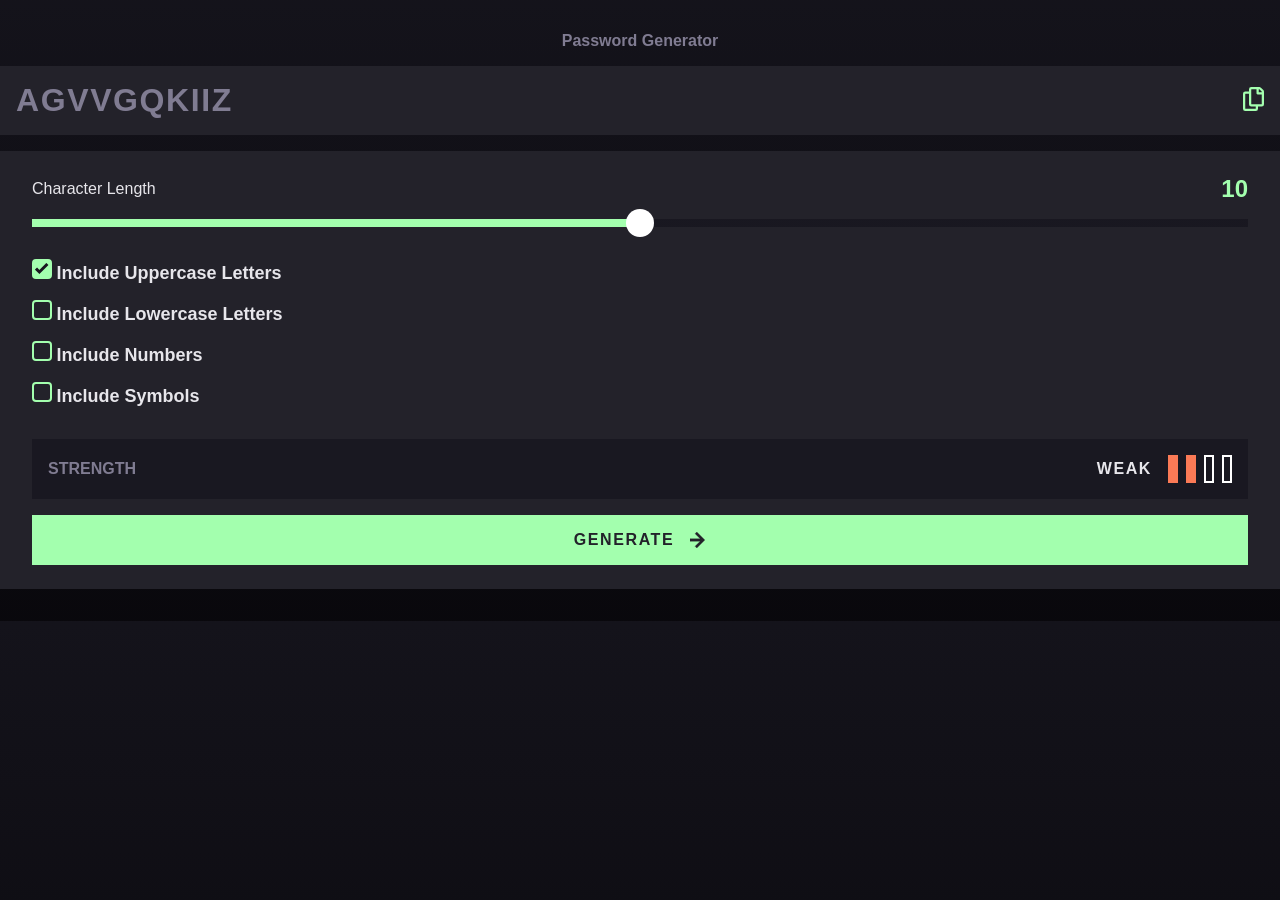
==== index.html @ 1276ee62 "feat: add password generator functionality with strength evaluation and UI enhancements" ====
<!doctype html>
<html lang="en">
  <head>
    <meta charset="UTF-8" />
    <meta name="viewport" content="width=device-width, initial-scale=1.0" />
    <meta
      name="description"
      content="Generate strong and secure passwords instantly with this customizable password generator app. Built with a modern frontend and best security practices."
    />

    <link
      rel="icon"
      type="image/png"
      sizes="32x32"
      href="./assets/images/favicon-32x32.png"
    />
    <link rel="stylesheet" href="./styles.css" />

    <title>Password Generator App - Secure & Custom Password Tool</title>

    <meta property="og:type" content="website" />
    <meta
      property="og:title"
      content="Secure Password Generator - Custom & Strong Passwords"
    />
    <meta
      property="og:description"
      content="Generate strong and secure passwords instantly with this customizable password generator app. Built with a modern frontend and best security practices."
    />
    <meta
      property="og:url"
      content="https://miwodi-password-generator-app.netlify.app/"
    />
    <meta
      property="og:image"
      content="https://res.cloudinary.com/dz209s6jk/image/upload/v1661436487/Challenges/pq66aieybewwpo2zlryv.jpg"
    />

    <script src="./script.js" defer></script>
  </head>

  <body>
    <main class="app">
      <h1 class="app__title">Password Generator</h1>

      <section class="app__password-display display">
        <p class="display__value">P4$5W0rD!</p>
        <div class="display__actions actions">
          <p class="actions__feedback hide-feedback" aria-live="polite">
            COPIED
          </p>
          <button
            class="actions__copy-btn"
            aria-label="Copy password to clipboard"
          >
            <img src="./assets/images/icon-copy.svg" alt="Copy password" />
          </button>
        </div>
      </section>

      <form class="app__form form" novalidate autocomplete="off">
        <section class="form__char-length char-length">
          <div class="char-length__header cl">
            <h2 class="cl__label" id="char-length-id">Character Length</h2>
            <p class="cl__value"></p>
          </div>
          <input
            class="char-length__input"
            type="range"
            min="0"
            max="20"
            step="1"
            aria-labelledby="char-length-id"
          />
        </section>

        <section class="form__options options">
          <div class="options__option option option--uppercase">
            <input
              class="option__checkbox"
              type="checkbox"
              id="uppercase"
              aria-checked="true"
              checked
            />
            <label class="option__label" for="uppercase">
              Include Uppercase Letters
            </label>
          </div>

          <div class="options__option option option--lowercase">
            <input
              class="option__checkbox"
              type="checkbox"
              id="lowercase"
              aria-checked="false"
            />
            <label class="option__label" for="lowercase">
              Include Lowercase Letters
            </label>
          </div>

          <div class="options__option option option--numbers">
            <input
              class="option__checkbox"
              type="checkbox"
              id="numbers"
              aria-checked="false"
            />
            <label class="option__label" for="numbers"> Include Numbers </label>
          </div>

          <div class="options__option option option--symbols">
            <input
              class="option__checkbox"
              type="checkbox"
              id="symbols"
              aria-checked="false"
            />
            <label class="option__label" for="symbols"> Include Symbols </label>
          </div>
        </section>

        <section class="form__strength section-strength">
          <div class="section-strength__header strength">
            <p class="strength__label">Strength</p>
            <div class="strength__value value-strength">
              <p class="value-strength__text"></p>
              <div class="value-strength__bars value">
                <div class="value__bar"></div>
                <div class="value__bar"></div>
                <div class="value__bar"></div>
                <div class="value__bar"></div>
              </div>
            </div>
          </div>
          <button class="btn btn--primary">
            Generate
            <svg
              class="icon"
              xmlns="http://www.w3.org/2000/svg"
              width="12"
              height="12"
              viewBox="0 0 12 12"
            >
              <path
                d="m5.106 12 6-6-6-6-1.265 1.265 3.841 3.84H.001v1.79h7.681l-3.841 3.84z"
                fill="currentColor"
                stroke="currentColor"
                stroke-width="0.25"
              />
            </svg>
          </button>
        </section>
      </form>
    </main>
  </body>
</html>
---- styles.css ----
@font-face {
  font-family: "JetBrains";
  src: url("./assets/fonts/JetBrainsMono-VariableFont_wght.ttf");
  font-style: normal;
}

@font-face {
  font-family: "JetBrains";
  src: url("./assets/fonts/JetBrainsMono-Italic-VariableFont_wght.ttf");
  font-style: italic;
}

:root {
  --clr-white: hsl(0, 100%, 100%);
  --clr-black: hsl(0, 0%, 0%);
  --clr-grey-950: hsl(255, 22%, 4%);
  --clr-grey-900: hsl(248, 17%, 9%);
  --clr-grey-850: hsl(248, 16%, 11%);
  --clr-grey-800: hsl(248, 10%, 15%);
  --clr-grey-700: hsl(248, 5%, 34%);
  --clr-grey-600: hsl(251, 9%, 53%);
  --clr-grey-200: hsl(252, 11%, 91%);
  --clr-green-200: hsl(127, 100%, 82%);
  --clr-yellow-300: hsl(42, 91%, 68%);
  --clr-orange-400: hsl(13, 95%, 66%);
  --clr-red-500: hsl(0, 91%, 63%);
  --clr-gradient: linear-gradient(180deg, hsl(248, 17%, 9%), hsl(255, 22%, 4%));

  --ff-jetbrains: "JetBrains", sans-serif;

  --fs-32: 2rem;
  --fs-24: 1.5rem;
  --fs-18: 1.125rem;
  --fs-16: 1rem;

  --gap-32: 2rem;
  --gap-16: 1rem;
  --gap-8: 0.5rem;

  --pd-104: 6.5rem;
  --pd-32: 2rem;
  --pd-24: 1.5rem;
  --pd-16: 1rem;
}

*,
*::after,
*::before {
  margin: 0;
  padding: 0;
  box-sizing: border-box;
}

body {
  font-family: var(--ff-jetbrains);
  background: var(--clr-gradient);
  color: var(--clr-grey-200);
  min-width: 250px;
}

.app {
  display: flex;
  flex-direction: column;
  gap: var(--gap-16);
  margin: 2rem auto;
}

.app__title {
  font-size: var(--fs-16);
  color: var(--clr-grey-600);
  text-align: center;
}

.app__password-display {
  display: flex;
  align-items: center;
  justify-content: space-between;
  background-color: var(--clr-grey-800);
  padding: var(--pd-16);
}

.display__value {
  width: 70%;
  font-size: clamp(var(--fs-24), 3vw, var(--fs-32));
  font-weight: 600;
  letter-spacing: 0.1rem;
  overflow-wrap: break-word;
}

.preview-password {
  color: var(--clr-grey-600);
}

.display__actions {
  display: flex;
  gap: var(--gap-16);
  align-items: center;
  color: var(--clr-green-200);
  font-size: var(--fs-16);
  font-weight: 700;
}

/* .actions__feedback{

} */

.hide-feedback {
  display: none;
}

.actions__copy-btn {
  background: transparent;
  border: transparent;
}

.actions__copy-btn:hover {
  cursor: pointer;
  color: var(--clr-white);
}

.app__form {
  display: flex;
  flex-direction: column;
  gap: var(--gap-32);
  background-color: var(--clr-grey-800);
  padding: var(--pd-24) var(--pd-32);
}

.form__char-length {
  display: flex;
  flex-direction: column;
  gap: var(--gap-16);
}

.char-length__header {
  display: flex;
  align-items: center;
  justify-content: space-between;
}

.cl__label {
  font-size: var(--fs-16);
  font-weight: 500;
}

.cl__value {
  font-size: var(--fs-24);
  color: var(--clr-green-200);
  font-weight: 700;
}

.char-length__input {
  appearance: none;
  width: 100%;
  height: 8px;
  background: linear-gradient(
    to right,
    var(--clr-green-200) 0%,
    var(--clr-green-200) 50%,
    var(--clr-grey-850) 50%,
    var(--clr-grey-850) 100%
  );
}

.char-length__input::-webkit-slider-thumb {
  appearance: none;
  width: 28px;
  height: 28px;
  border-radius: 50%;
  background-color: var(--clr-white);
  cursor: pointer;
}

.char-length__input::-webkit-slider-thumb:hover {
  position: relative;
  background-color: var(--clr-green-200);
  border: 2px solid var(--clr-grey-850);
}

.form__options {
  display: flex;
  flex-direction: column;
  align-items: flex-start;
  justify-content: center;
  gap: var(--gap-16);
}

.option__checkbox {
  appearance: none;
  width: 20px;
  height: 20px;
  border: 2px solid var(--clr-green-200);
  border-radius: 4px;
  cursor: pointer;
  transition:
    background-color 0.2s ease-in,
    transform 0.1s ease;
}

.option__checkbox:checked {
  background-color: var(--clr-green-200);
  background-image: url(./assets/images/icon-check.svg);
  background-repeat: no-repeat;
  background-position: center;
}

.option__checkbox:active {
  transform: scale(1.1);
}

.option__label {
  font-size: var(--fs-18);
  font-weight: 700;
}

.form__strength {
  display: flex;
  flex-direction: column;
  gap: var(--gap-16);
}

.section-strength__header {
  display: flex;
  align-items: center;
  justify-content: space-between;
  flex-wrap: wrap;
  background-color: var(--clr-grey-850);
  padding: var(--pd-16);
  gap: var(--gap-8);
}

.strength__label {
  color: var(--clr-grey-600);
  font-weight: 900;
  text-transform: uppercase;
}

.strength__value {
  display: flex;
  gap: var(--gap-16);
  align-items: center;
}

.value-strength__bars {
  display: flex;
  gap: var(--gap-8);
}

.value__bar {
  width: 10px;
  height: 28px;
  border: 2px solid var(--clr-white);
}

.value-strength__text {
  font-size: var(--fs-16);
  font-weight: 700;
  letter-spacing: 0.1rem;
}

.value__bar--too-weak {
  background-color: var(--clr-red-500);
  border: transparent;
}

.value__bar--weak {
  background-color: var(--clr-orange-400);
  border: transparent;
}

.value__bar--medium {
  background-color: var(--clr-yellow-300);
  border: transparent;
}

.value__bar--strong {
  background-color: var(--clr-green-200);
  border: transparent;
}

.btn--primary {
  display: flex;
  align-items: center;
  justify-content: center;
  gap: var(--gap-16);
  padding: var(--pd-16) var(--pd-32);
  font-size: var(--fs-16);
  text-transform: uppercase;
  font-weight: 700;
  letter-spacing: 0.1rem;
  color: var(--clr-grey-800);
  background-color: var(--clr-green-200);
  border: transparent;
}

.btn--primary:focus {
  background: transparent;
  outline: 3px solid var(--clr-green-200);
  outline-offset: 1px;
  color: var(--clr-green-200);
}

.icon {
  min-width: 16px;
  min-height: 16px;
}
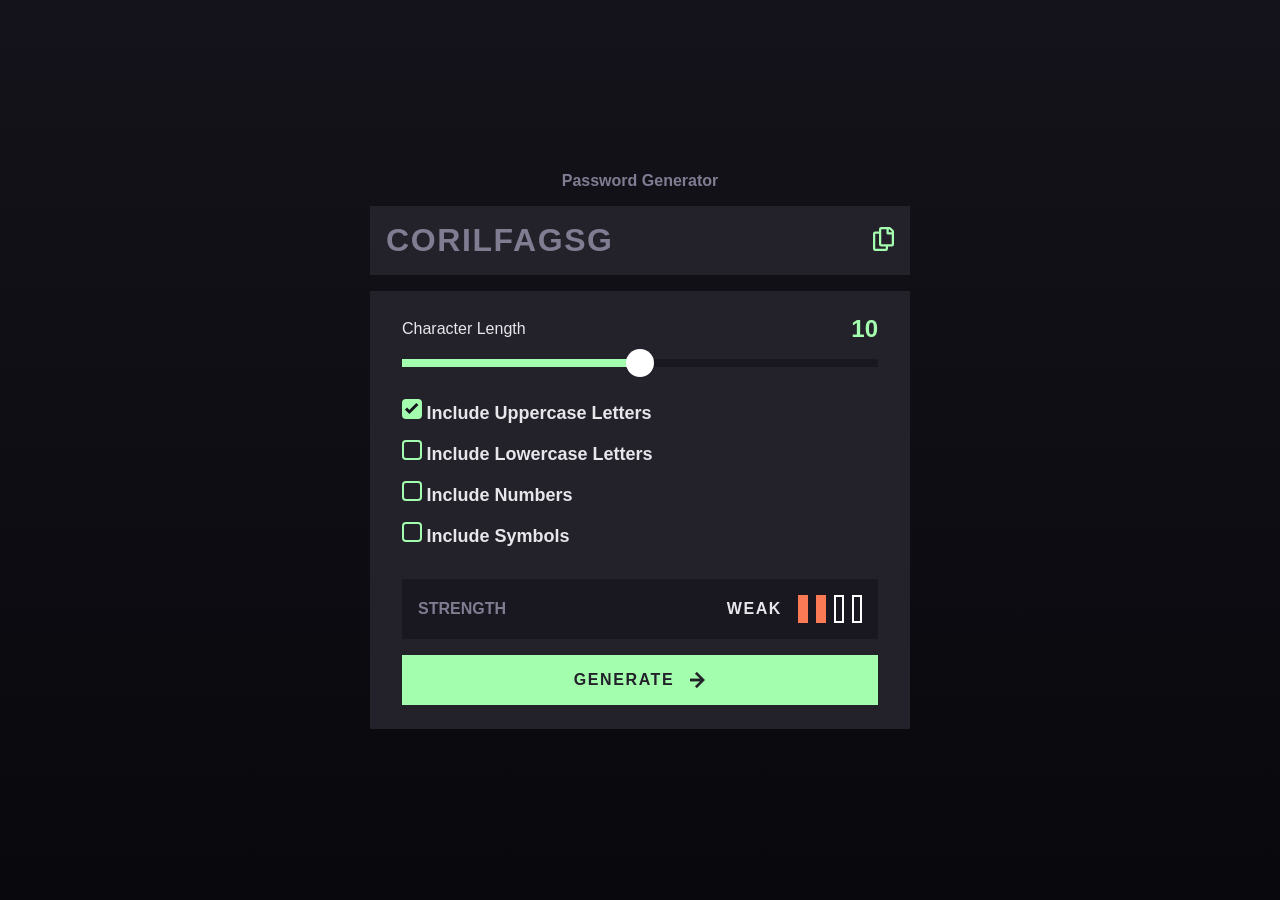
==== commit aa664e35: "feat: add media queries for responsivness and add copyBtn event" ====
--- a/index.html
+++ b/index.html
@@ -50,7 +50,7 @@
             COPIED
           </p>
           <button
-            class="actions__copy-btn"
+            class="actions__copy-btn not-allowed"
             aria-label="Copy password to clipboard"
           >
             <img src="./assets/images/icon-copy.svg" alt="Copy password" />
--- a/styles.css
+++ b/styles.css
@@ -55,7 +55,7 @@
   font-family: var(--ff-jetbrains);
   background: var(--clr-gradient);
   color: var(--clr-grey-200);
-  min-width: 250px;
+  min-width: 15.625rem;
 }
 
 .app {
@@ -116,6 +116,15 @@
 .actions__copy-btn:hover {
   cursor: pointer;
   color: var(--clr-white);
+  transform: scale(1.1);
+}
+
+.not-allowed {
+  cursor: not-allowed;
+}
+
+.actions__copy-btn.not-allowed:hover {
+  cursor: not-allowed;
 }
 
 .app__form {
@@ -152,7 +161,7 @@
 .char-length__input {
   appearance: none;
   width: 100%;
-  height: 8px;
+  height: 0.5rem;
   background: linear-gradient(
     to right,
     var(--clr-green-200) 0%,
@@ -164,8 +173,8 @@
 
 .char-length__input::-webkit-slider-thumb {
   appearance: none;
-  width: 28px;
-  height: 28px;
+  width: 1.75rem;
+  height: 1.75rem;
   border-radius: 50%;
   background-color: var(--clr-white);
   cursor: pointer;
@@ -187,8 +196,8 @@
 
 .option__checkbox {
   appearance: none;
-  width: 20px;
-  height: 20px;
+  width: 1.25rem;
+  height: 1.25rem;
   border: 2px solid var(--clr-green-200);
   border-radius: 4px;
   cursor: pointer;
@@ -247,8 +256,8 @@
 }
 
 .value__bar {
-  width: 10px;
-  height: 28px;
+  width: 0.625rem;
+  height: 1.75rem;
   border: 2px solid var(--clr-white);
 }
 
@@ -291,6 +300,7 @@
   color: var(--clr-grey-800);
   background-color: var(--clr-green-200);
   border: transparent;
+  cursor: pointer;
 }
 
 .btn--primary:focus {
@@ -301,6 +311,18 @@
 }
 
 .icon {
-  min-width: 16px;
-  min-height: 16px;
-}
+  min-width: 1rem;
+  min-height: 1rem;
+}
+
+@media (min-width: 48rem) {
+  body {
+    display: flex;
+    justify-content: center;
+    align-items: center;
+    min-height: 100vh;
+  }
+  .app {
+    min-width: 33.75rem;
+  }
+}
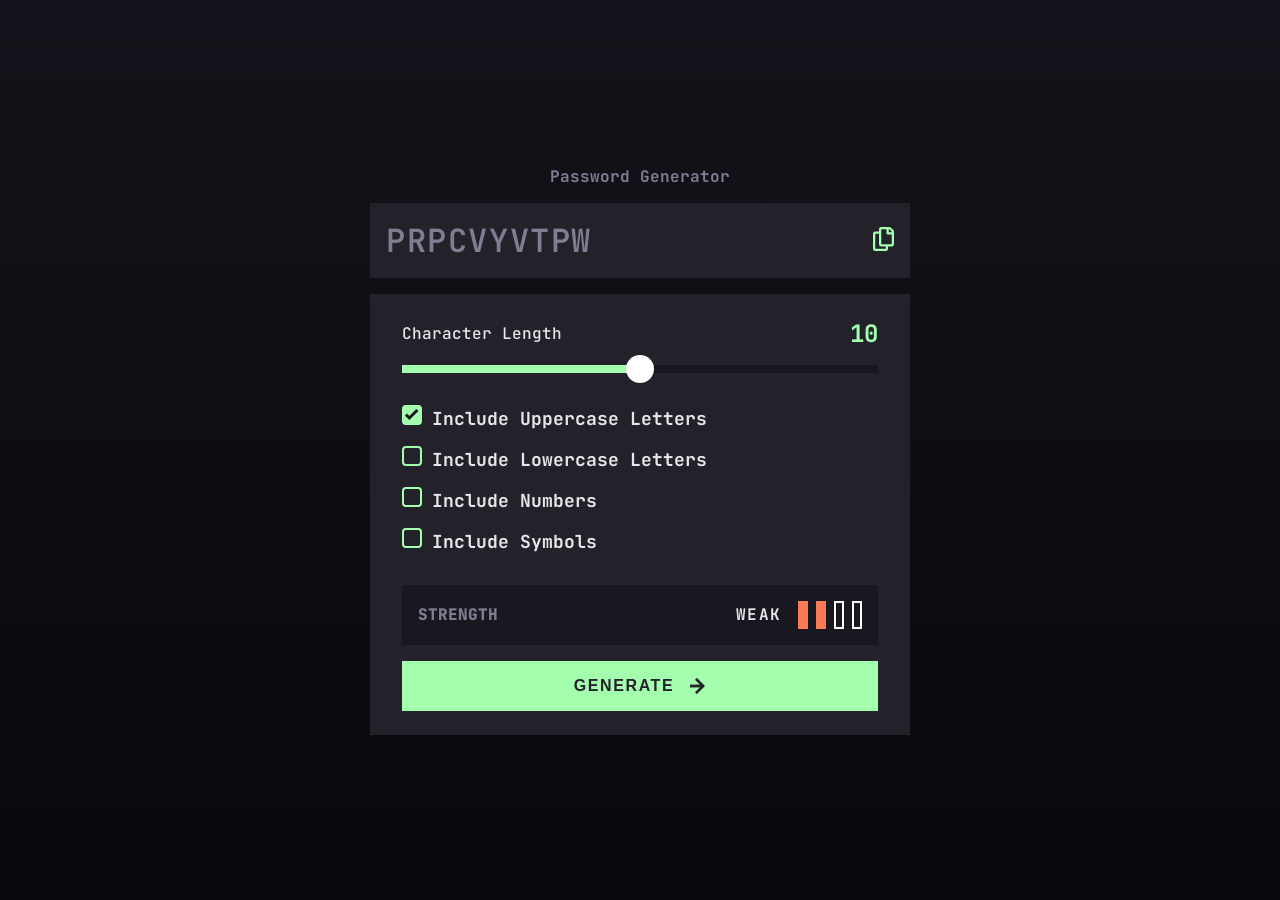
==== commit f8956ce9: "update how to access font" ====
--- a/index.html
+++ b/index.html
@@ -15,6 +15,13 @@
       href="./assets/images/favicon-32x32.png"
     />
     <link rel="stylesheet" href="./styles.css" />
+
+    <link rel="preconnect" href="https://fonts.googleapis.com" />
+    <link rel="preconnect" href="https://fonts.gstatic.com" crossorigin />
+    <link
+      href="https://fonts.googleapis.com/css2?family=JetBrains+Mono:ital,wght@0,100..800;1,100..800&display=swap"
+      rel="stylesheet"
+    />
 
     <title>Password Generator App - Secure & Custom Password Tool</title>
 
--- a/styles.css
+++ b/styles.css
@@ -1,15 +1,3 @@
-@font-face {
-  font-family: "JetBrains";
-  src: url("./assets/fonts/JetBrainsMono-VariableFont_wght.ttf");
-  font-style: normal;
-}
-
-@font-face {
-  font-family: "JetBrains";
-  src: url("./assets/fonts/JetBrainsMono-Italic-VariableFont_wght.ttf");
-  font-style: italic;
-}
-
 :root {
   --clr-white: hsl(0, 100%, 100%);
   --clr-black: hsl(0, 0%, 0%);
@@ -26,7 +14,7 @@
   --clr-red-500: hsl(0, 91%, 63%);
   --clr-gradient: linear-gradient(180deg, hsl(248, 17%, 9%), hsl(255, 22%, 4%));
 
-  --ff-jetbrains: "JetBrains", sans-serif;
+  --ff-jetbrains: "JetBrains Mono", monospace;
 
   --fs-32: 2rem;
   --fs-24: 1.5rem;
@@ -303,7 +291,7 @@
   cursor: pointer;
 }
 
-.btn--primary:focus {
+.btn--primary:focus-visible {
   background: transparent;
   outline: 3px solid var(--clr-green-200);
   outline-offset: 1px;
@@ -325,4 +313,15 @@
   .app {
     min-width: 33.75rem;
   }
-}
+  .btn--primary:active {
+    background: transparent;
+    box-shadow: none;
+    outline: 3px solid var(--clr-green-200);
+    outline-offset: 1px;
+    color: var(--clr-green-200);
+  }
+
+  .btn--primary:hover {
+    box-shadow: 0 0 6px 2px var(--clr-grey-850) inset;
+  }
+}
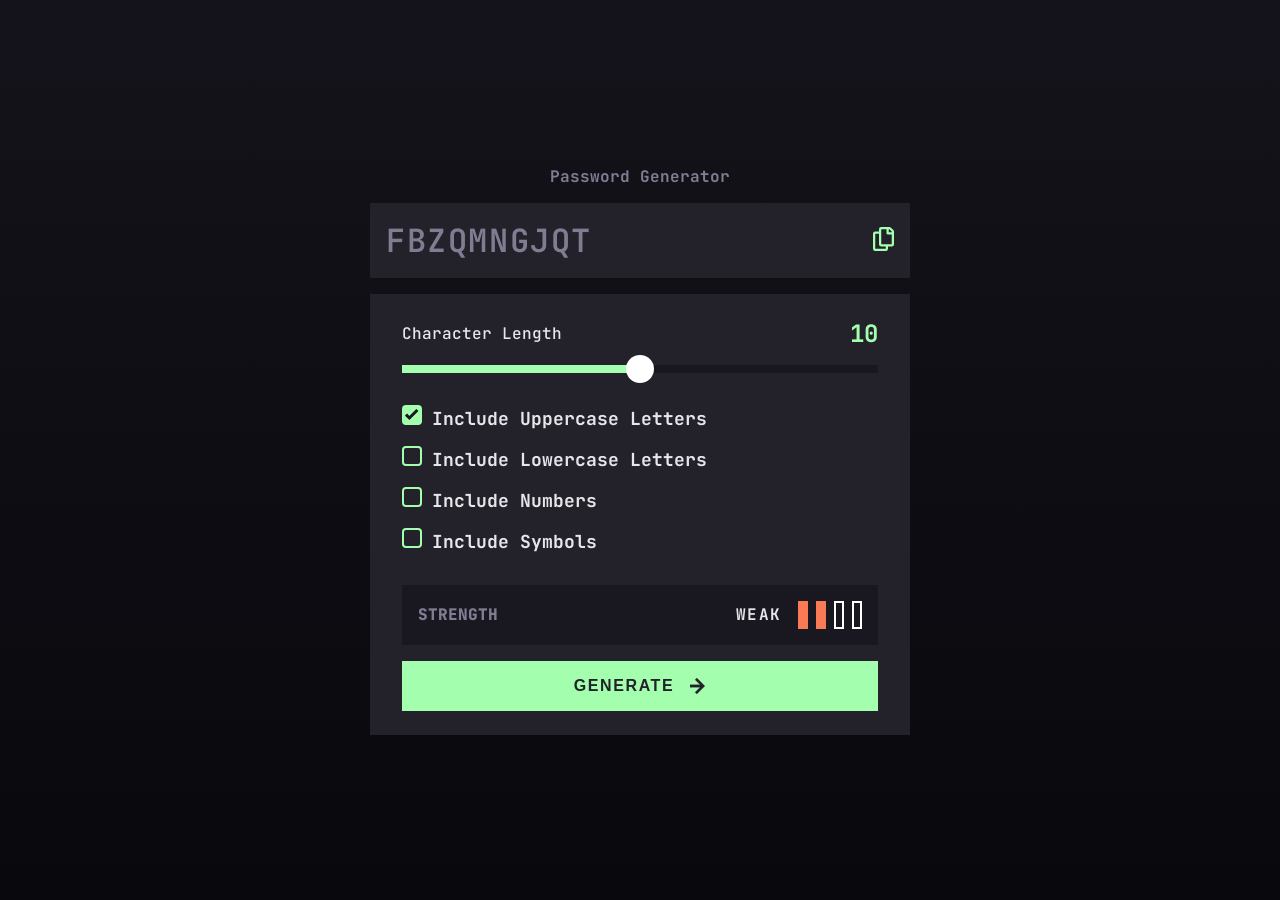
==== commit a7f812b4: "update min length" ====
--- a/index.html
+++ b/index.html
@@ -74,7 +74,7 @@
           <input
             class="char-length__input"
             type="range"
-            min="0"
+            min="4"
             max="20"
             step="1"
             aria-labelledby="char-length-id"
